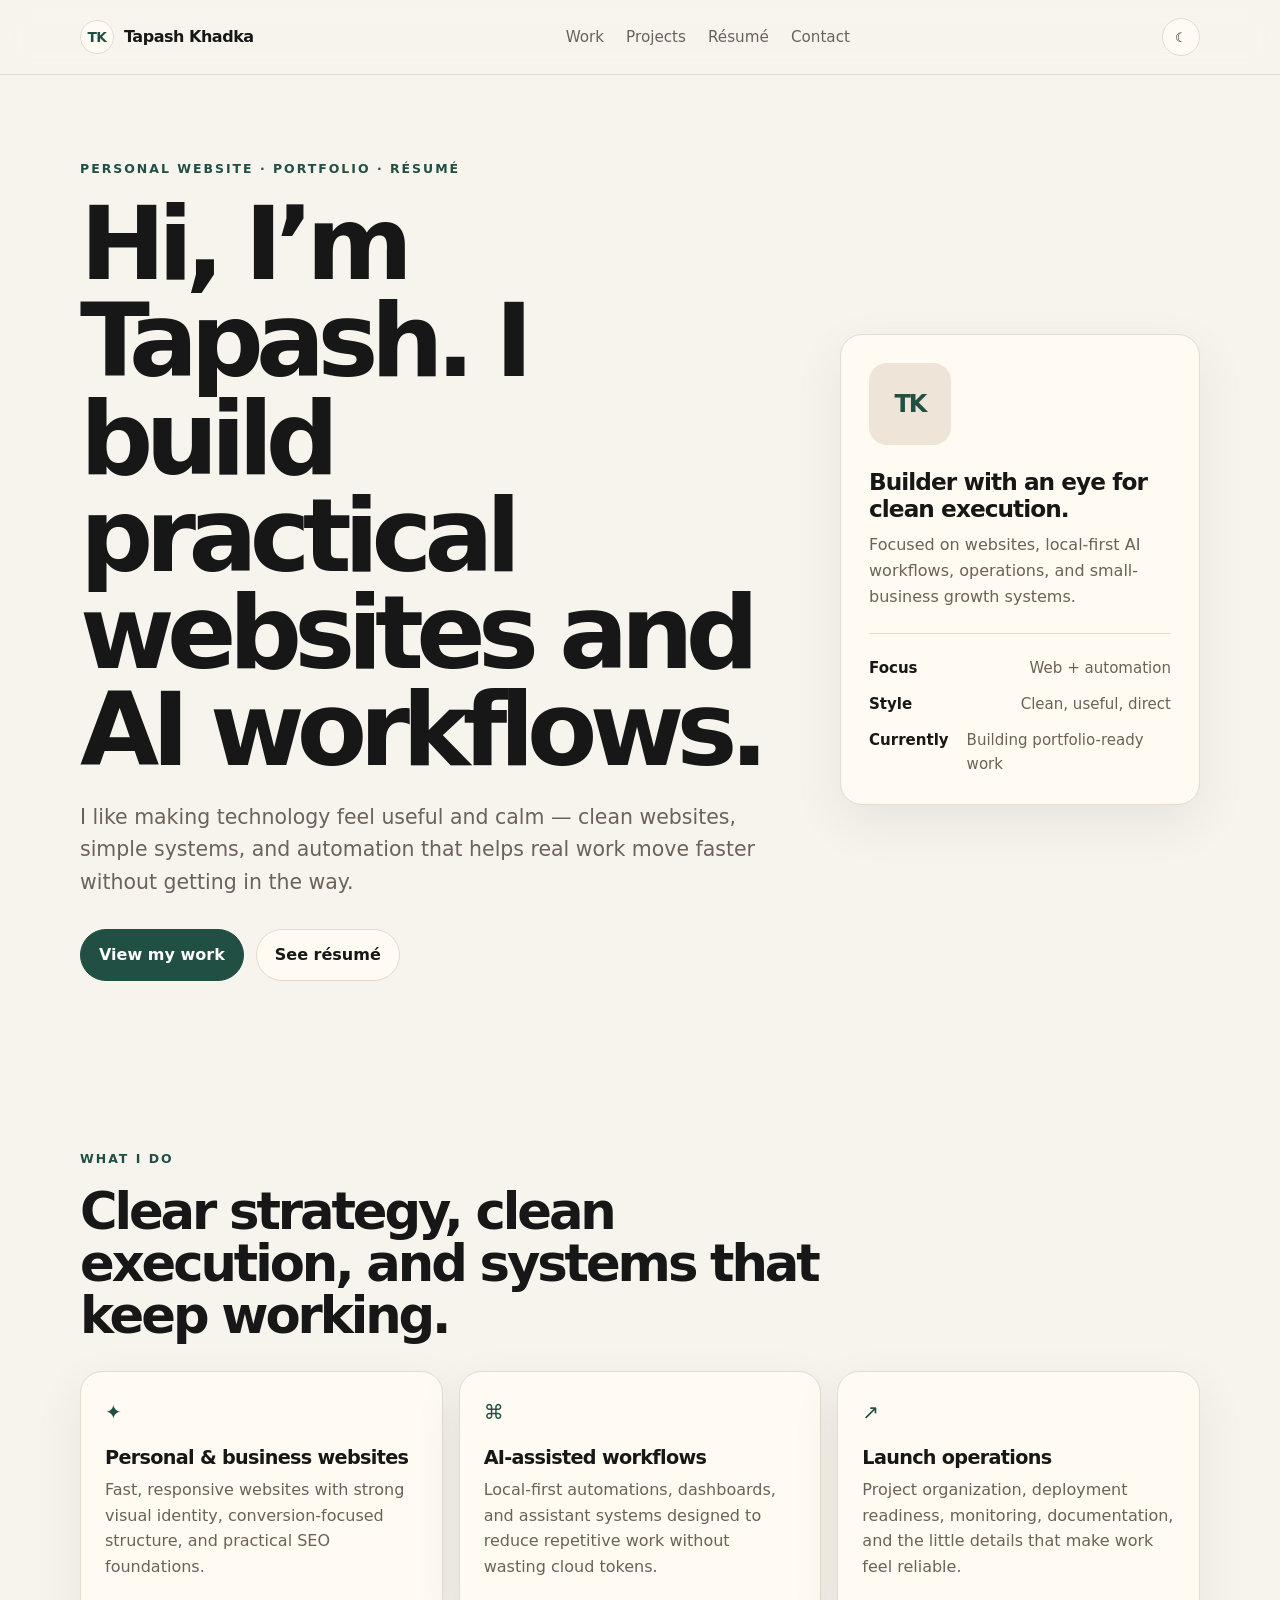
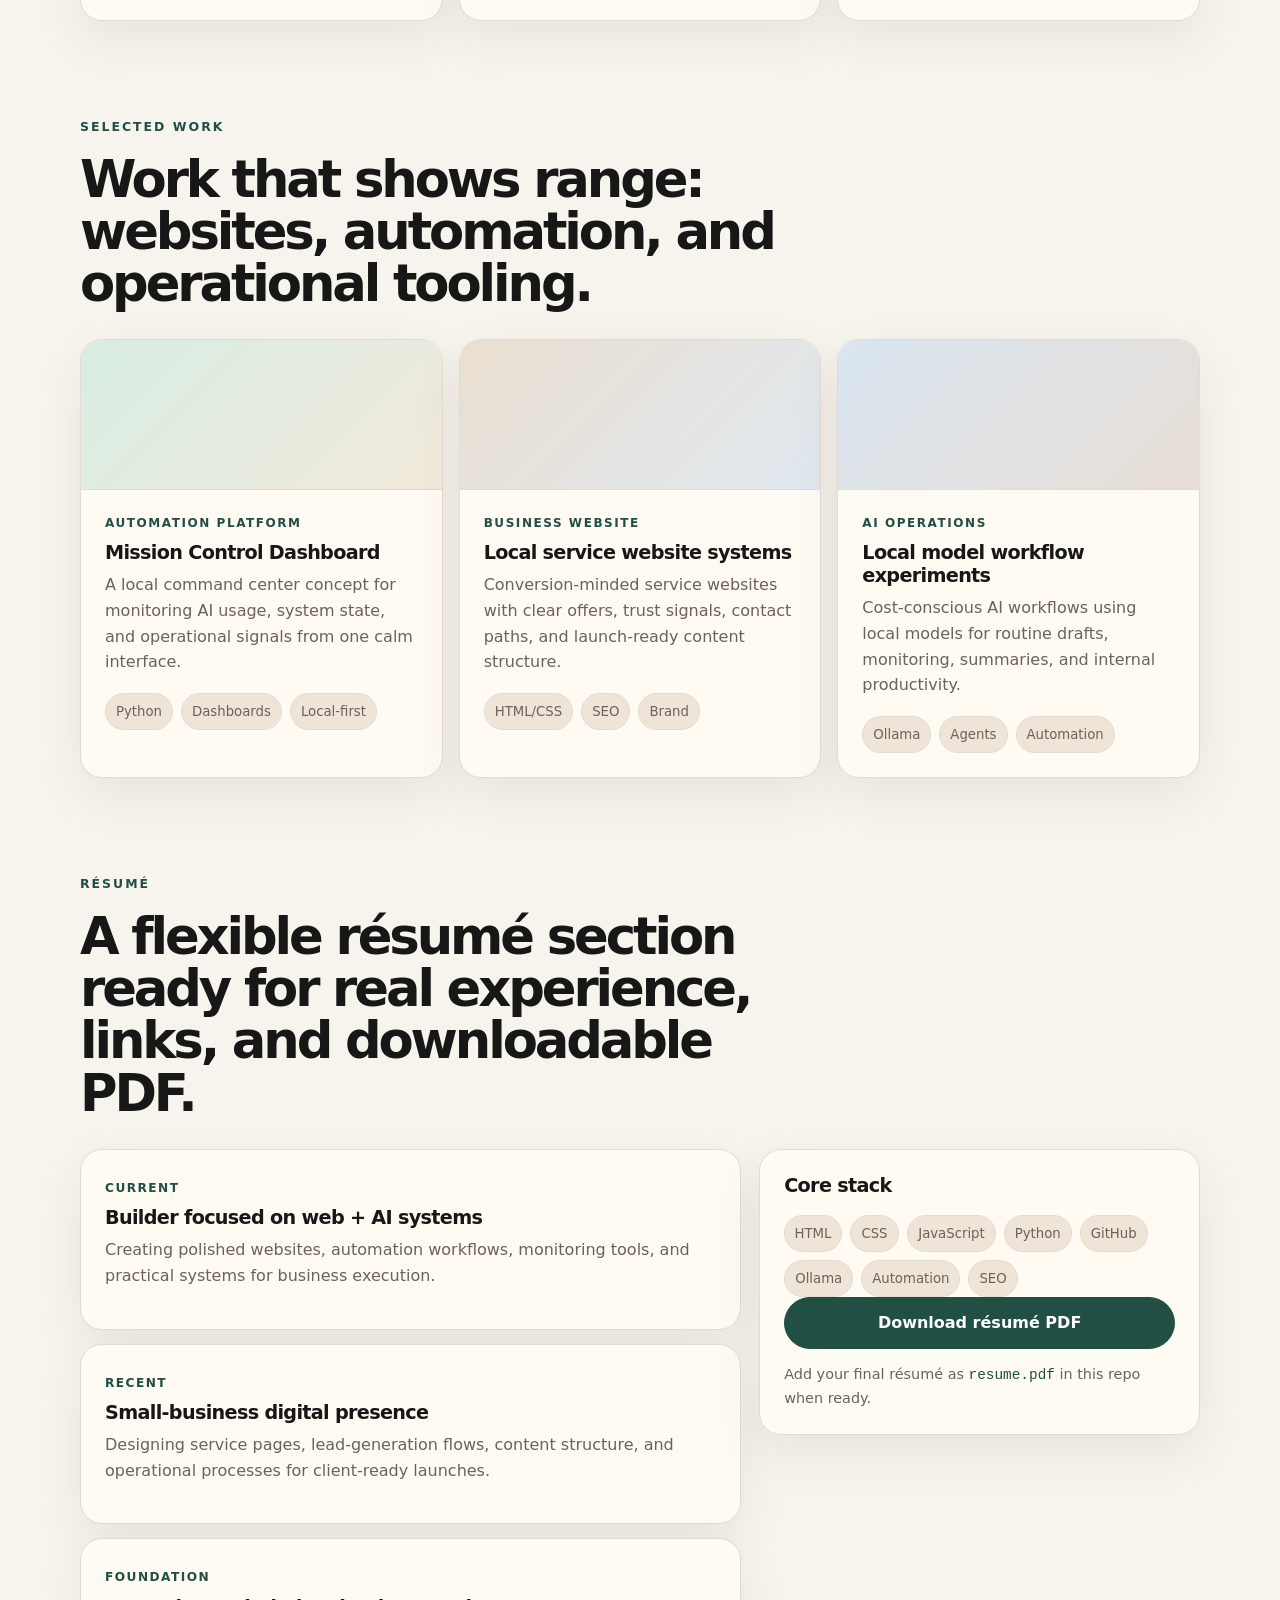
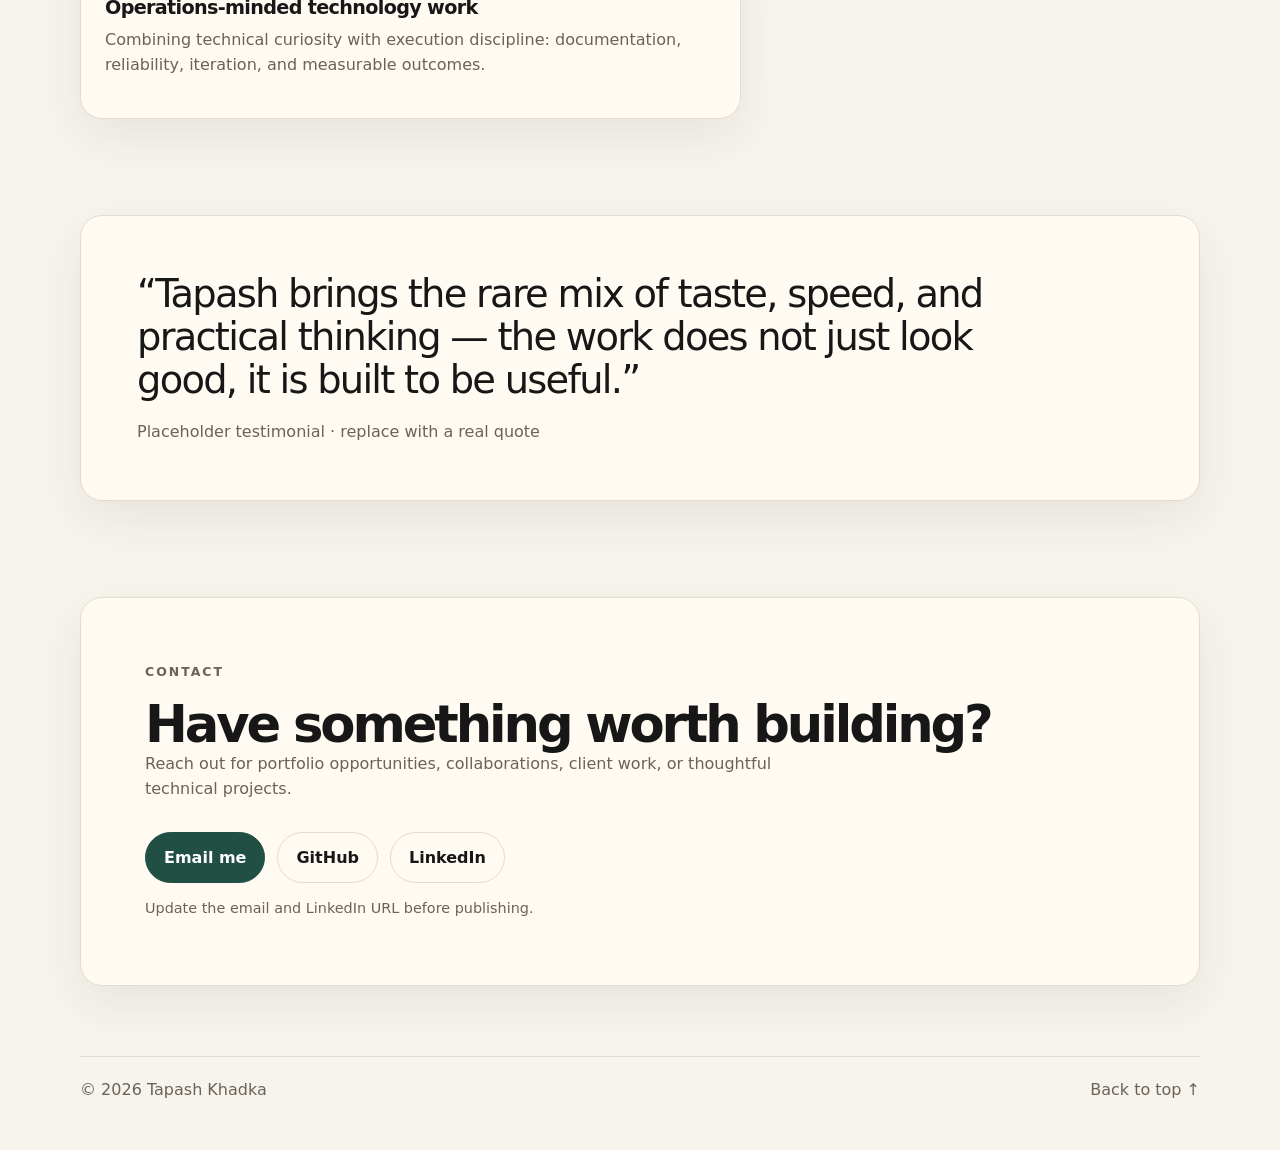
==== index.html @ 0a4b2ad2 "Publish personal website" ====
<!doctype html>
<html lang="en">
  <head>
    <meta charset="utf-8" />
    <meta name="viewport" content="width=device-width, initial-scale=1" />
    <meta
      name="description"
      content="Tapash Khadka — personal website, résumé, selected work, projects, skills, and contact."
    />
    <meta name="theme-color" content="#07111f" />
    <title>Tapash Khadka — Builder, Operator, Technologist</title>
    <link rel="stylesheet" href="styles.css" />
  </head>
  <body>
    <header class="site-header" data-header>
      <div class="header-inner">
        <a class="brand" href="#top" aria-label="Tapash Khadka home">
          <span class="brand-mark">TK</span>
          <span>Tapash Khadka</span>
        </a>
        <nav class="nav" aria-label="Primary navigation">
          <a href="#work">Work</a>
          <a href="#projects">Projects</a>
          <a href="#resume">Résumé</a>
          <a href="#contact">Contact</a>
        </nav>
        <button class="theme-toggle" type="button" data-theme-toggle aria-label="Toggle color theme">
          <span data-theme-icon>☾</span>
        </button>
      </div>
    </header>

    <main id="top">
      <section class="hero section-shell">
        <div class="hero-copy reveal">
          <p class="eyebrow">Personal website · portfolio · résumé</p>
          <h1>Hi, I’m Tapash. I build practical websites and AI workflows.</h1>
          <p class="hero-text">
            I like making technology feel useful and calm — clean websites, simple systems, and automation that helps
            real work move faster without getting in the way.
          </p>
          <div class="hero-actions">
            <a class="button primary" href="#projects">View my work</a>
            <a class="button secondary" href="#resume">See résumé</a>
          </div>
        </div>

        <aside class="intro-card reveal" aria-label="Profile summary">
          <div class="portrait-placeholder" aria-hidden="true">TK</div>
          <h2>Builder with an eye for clean execution.</h2>
          <p>
            Focused on websites, local-first AI workflows, operations, and small-business growth systems.
          </p>
          <div class="quick-list">
            <div><strong>Focus</strong><span>Web + automation</span></div>
            <div><strong>Style</strong><span>Clean, useful, direct</span></div>
            <div><strong>Currently</strong><span>Building portfolio-ready work</span></div>
          </div>
        </aside>
      </section>

      <section id="work" class="section-shell split-section">
        <div class="section-heading reveal">
          <p class="eyebrow">What I do</p>
          <h2>Clear strategy, clean execution, and systems that keep working.</h2>
        </div>
        <div class="service-grid">
          <article class="glass-card reveal">
            <span class="card-icon">✦</span>
            <h3>Personal & business websites</h3>
            <p>Fast, responsive websites with strong visual identity, conversion-focused structure, and practical SEO foundations.</p>
          </article>
          <article class="glass-card reveal">
            <span class="card-icon">⌘</span>
            <h3>AI-assisted workflows</h3>
            <p>Local-first automations, dashboards, and assistant systems designed to reduce repetitive work without wasting cloud tokens.</p>
          </article>
          <article class="glass-card reveal">
            <span class="card-icon">↗</span>
            <h3>Launch operations</h3>
            <p>Project organization, deployment readiness, monitoring, documentation, and the little details that make work feel reliable.</p>
          </article>
        </div>
      </section>

      <section id="projects" class="section-shell">
        <div class="section-heading reveal">
          <p class="eyebrow">Selected work</p>
          <h2>Work that shows range: websites, automation, and operational tooling.</h2>
        </div>
        <div class="project-grid">
          <article class="project-card reveal">
            <div class="project-visual visual-one"></div>
            <div class="project-content">
              <p class="project-type">Automation platform</p>
              <h3>Mission Control Dashboard</h3>
              <p>A local command center concept for monitoring AI usage, system state, and operational signals from one calm interface.</p>
              <div class="tag-row"><span>Python</span><span>Dashboards</span><span>Local-first</span></div>
            </div>
          </article>
          <article class="project-card reveal">
            <div class="project-visual visual-two"></div>
            <div class="project-content">
              <p class="project-type">Business website</p>
              <h3>Local service website systems</h3>
              <p>Conversion-minded service websites with clear offers, trust signals, contact paths, and launch-ready content structure.</p>
              <div class="tag-row"><span>HTML/CSS</span><span>SEO</span><span>Brand</span></div>
            </div>
          </article>
          <article class="project-card reveal">
            <div class="project-visual visual-three"></div>
            <div class="project-content">
              <p class="project-type">AI operations</p>
              <h3>Local model workflow experiments</h3>
              <p>Cost-conscious AI workflows using local models for routine drafts, monitoring, summaries, and internal productivity.</p>
              <div class="tag-row"><span>Ollama</span><span>Agents</span><span>Automation</span></div>
            </div>
          </article>
        </div>
      </section>

      <section id="resume" class="section-shell resume-section">
        <div class="section-heading reveal">
          <p class="eyebrow">Résumé</p>
          <h2>A flexible résumé section ready for real experience, links, and downloadable PDF.</h2>
        </div>
        <div class="resume-layout">
          <div class="timeline reveal">
            <article>
              <span>Current</span>
              <h3>Builder focused on web + AI systems</h3>
              <p>Creating polished websites, automation workflows, monitoring tools, and practical systems for business execution.</p>
            </article>
            <article>
              <span>Recent</span>
              <h3>Small-business digital presence</h3>
              <p>Designing service pages, lead-generation flows, content structure, and operational processes for client-ready launches.</p>
            </article>
            <article>
              <span>Foundation</span>
              <h3>Operations-minded technology work</h3>
              <p>Combining technical curiosity with execution discipline: documentation, reliability, iteration, and measurable outcomes.</p>
            </article>
          </div>
          <aside class="resume-card reveal">
            <h3>Core stack</h3>
            <div class="skill-list">
              <span>HTML</span><span>CSS</span><span>JavaScript</span><span>Python</span><span>GitHub</span><span>Ollama</span><span>Automation</span><span>SEO</span>
            </div>
            <a class="button primary full" href="resume.pdf" aria-label="Download résumé PDF">Download résumé PDF</a>
            <p class="note">Add your final résumé as <code>resume.pdf</code> in this repo when ready.</p>
          </aside>
        </div>
      </section>

      <section class="section-shell testimonial-section">
        <div class="quote-card reveal">
          <p>
            “Tapash brings the rare mix of taste, speed, and practical thinking — the work does not just look good, it is built to be useful.”
          </p>
          <span>Placeholder testimonial · replace with a real quote</span>
        </div>
      </section>

      <section id="contact" class="section-shell contact-section">
        <div class="contact-card reveal">
          <p class="eyebrow">Contact</p>
          <h2>Have something worth building?</h2>
          <p>Reach out for portfolio opportunities, collaborations, client work, or thoughtful technical projects.</p>
          <div class="contact-actions">
            <a class="button primary" href="mailto:hello@example.com">Email me</a>
            <a class="button secondary" href="https://github.com/Tapashkhadka">GitHub</a>
            <a class="button secondary" href="https://www.linkedin.com/">LinkedIn</a>
          </div>
          <p class="note">Update the email and LinkedIn URL before publishing.</p>
        </div>
      </section>
    </main>

    <footer class="site-footer">
      <span>© <span data-year></span> Tapash Khadka</span>
      <a href="#top">Back to top ↑</a>
    </footer>

    <script src="script.js"></script>
  </body>
</html>
---- styles.css ----
:root {
  color-scheme: light;
  --bg: #f7f4ee;
  --paper: #fffaf2;
  --text: #171717;
  --muted: #6b6258;
  --line: #e4dbcf;
  --soft: #eee5d8;
  --accent: #2f6f5e;
  --accent-dark: #214f43;
  --shadow: 0 18px 50px rgba(48, 38, 28, 0.08);
  --radius: 22px;
  --max: 1120px;
  --font: ui-sans-serif, system-ui, -apple-system, BlinkMacSystemFont, "Segoe UI", sans-serif;
}

:root.dark {
  color-scheme: dark;
  --bg: #111315;
  --paper: #181b1d;
  --text: #f6f1e9;
  --muted: #b8ada0;
  --line: #303437;
  --soft: #202427;
  --accent: #9bd7c2;
  --accent-dark: #b7ead7;
  --shadow: 0 18px 50px rgba(0, 0, 0, 0.22);
}

* { box-sizing: border-box; }

html {
  scroll-behavior: smooth;
  scroll-padding-top: 92px;
}

body {
  margin: 0;
  min-height: 100vh;
  font-family: var(--font);
  color: var(--text);
  background: var(--bg);
  line-height: 1.6;
}

a { color: inherit; text-decoration: none; }

.site-header {
  position: sticky;
  top: 0;
  z-index: 20;
  background: color-mix(in srgb, var(--bg) 88%, transparent);
  backdrop-filter: blur(14px);
  border-bottom: 1px solid var(--line);
}

.header-inner {
  width: min(calc(100% - 32px), var(--max));
  margin: 0 auto;
  min-height: 74px;
  display: flex;
  align-items: center;
  justify-content: space-between;
  gap: 24px;
}

.brand {
  display: inline-flex;
  align-items: center;
  gap: 10px;
  font-weight: 750;
  letter-spacing: -0.03em;
}

.brand-mark {
  display: inline-grid;
  place-items: center;
  width: 34px;
  height: 34px;
  border: 1px solid var(--line);
  border-radius: 50%;
  background: var(--paper);
  color: var(--accent-dark);
  font-size: 0.86rem;
}

.nav {
  display: flex;
  align-items: center;
  gap: 22px;
  color: var(--muted);
  font-size: 0.95rem;
}

.nav a:hover { color: var(--text); }

.theme-toggle {
  width: 38px;
  height: 38px;
  border: 1px solid var(--line);
  border-radius: 50%;
  background: var(--paper);
  color: var(--text);
  cursor: pointer;
}

.section-shell {
  width: min(calc(100% - 32px), var(--max));
  margin: 0 auto;
}

.hero {
  min-height: calc(100vh - 75px);
  display: grid;
  grid-template-columns: minmax(0, 1fr) 360px;
  gap: clamp(32px, 6vw, 84px);
  align-items: center;
  padding: 84px 0 72px;
}

.eyebrow {
  margin: 0 0 16px;
  color: var(--accent-dark);
  font-size: 0.78rem;
  font-weight: 800;
  letter-spacing: 0.16em;
  text-transform: uppercase;
}

h1, h2, h3, p { margin-top: 0; }

h1 {
  max-width: 820px;
  margin-bottom: 22px;
  font-size: clamp(3.25rem, 8vw, 6.75rem);
  line-height: 0.95;
  letter-spacing: -0.075em;
}

.hero-text {
  max-width: 680px;
  margin-bottom: 0;
  color: var(--muted);
  font-size: clamp(1.08rem, 1.8vw, 1.28rem);
}

.hero-actions,
.contact-actions {
  display: flex;
  flex-wrap: wrap;
  gap: 12px;
  margin-top: 30px;
}

.button {
  display: inline-flex;
  align-items: center;
  justify-content: center;
  min-height: 46px;
  padding: 12px 18px;
  border-radius: 999px;
  border: 1px solid var(--line);
  font-weight: 750;
  transition: transform 160ms ease, background 160ms ease, border-color 160ms ease;
}

.button:hover { transform: translateY(-1px); }
.button.primary { color: #fff; background: var(--accent-dark); border-color: var(--accent-dark); }
.button.secondary { background: var(--paper); color: var(--text); }
.button.full { width: 100%; }

.intro-card,
.glass-card,
.resume-card,
.quote-card,
.contact-card,
.project-card,
.timeline article {
  border: 1px solid var(--line);
  border-radius: var(--radius);
  background: var(--paper);
  box-shadow: var(--shadow);
}

.intro-card {
  padding: 28px;
}

.portrait-placeholder {
  width: 82px;
  height: 82px;
  display: grid;
  place-items: center;
  margin-bottom: 24px;
  border-radius: 18px;
  background: var(--soft);
  color: var(--accent-dark);
  font-size: 1.5rem;
  font-weight: 850;
  letter-spacing: -0.08em;
}

.intro-card h2 {
  margin-bottom: 10px;
  font-size: 1.45rem;
  line-height: 1.15;
  letter-spacing: -0.04em;
}

.intro-card p,
.glass-card p,
.project-card p,
.resume-card p,
.timeline p,
.contact-card p {
  color: var(--muted);
}

.quick-list {
  display: grid;
  gap: 12px;
  margin-top: 24px;
  padding-top: 22px;
  border-top: 1px solid var(--line);
}

.quick-list div {
  display: flex;
  justify-content: space-between;
  gap: 18px;
  color: var(--muted);
  font-size: 0.94rem;
}

.quick-list strong { color: var(--text); font-weight: 750; }

.split-section,
#projects,
.resume-section,
.testimonial-section,
.contact-section {
  padding: 96px 0 0;
}

.section-heading {
  max-width: 760px;
  margin-bottom: 30px;
}

.section-heading h2,
.contact-card h2 {
  margin-bottom: 0;
  font-size: clamp(2rem, 4vw, 3.6rem);
  line-height: 1.02;
  letter-spacing: -0.06em;
}

.service-grid,
.project-grid {
  display: grid;
  grid-template-columns: repeat(3, 1fr);
  gap: 16px;
}

.glass-card,
.project-content,
.resume-card,
.timeline article,
.contact-card {
  padding: 24px;
}

.glass-card,
.project-card {
  transition: transform 160ms ease, border-color 160ms ease;
}

.glass-card:hover,
.project-card:hover {
  transform: translateY(-3px);
  border-color: color-mix(in srgb, var(--accent) 42%, var(--line));
}

.card-icon {
  display: inline-block;
  margin-bottom: 18px;
  color: var(--accent-dark);
  font-size: 1.25rem;
}

.glass-card h3,
.project-card h3,
.resume-card h3,
.timeline h3 {
  margin-bottom: 8px;
  font-size: 1.2rem;
  line-height: 1.2;
  letter-spacing: -0.035em;
}

.project-card { overflow: hidden; }

.project-visual {
  min-height: 150px;
  border-bottom: 1px solid var(--line);
  background: var(--soft);
}

.visual-one { background: linear-gradient(135deg, #d8ede3, #f2eadc); }
.visual-two { background: linear-gradient(135deg, #eaded0, #dfe8ef); }
.visual-three { background: linear-gradient(135deg, #d9e5f0, #e7ded5); }
.dark .visual-one { background: linear-gradient(135deg, #22382f, #27221c); }
.dark .visual-two { background: linear-gradient(135deg, #31281f, #222d33); }
.dark .visual-three { background: linear-gradient(135deg, #202b36, #2d2823); }

.project-type {
  margin-bottom: 8px;
  color: var(--accent-dark) !important;
  font-size: 0.75rem;
  font-weight: 800;
  letter-spacing: 0.13em;
  text-transform: uppercase;
}

.tag-row,
.skill-list {
  display: flex;
  flex-wrap: wrap;
  gap: 8px;
  margin-top: 18px;
}

.tag-row span,
.skill-list span {
  padding: 7px 10px;
  border: 1px solid var(--line);
  border-radius: 999px;
  color: var(--muted);
  background: var(--soft);
  font-size: 0.83rem;
}

.resume-layout {
  display: grid;
  grid-template-columns: minmax(0, 1.2fr) minmax(300px, 0.8fr);
  gap: 18px;
  align-items: start;
}

.timeline {
  display: grid;
  gap: 14px;
}

.timeline span {
  display: inline-block;
  margin-bottom: 8px;
  color: var(--accent-dark);
  font-size: 0.76rem;
  font-weight: 800;
  letter-spacing: 0.12em;
  text-transform: uppercase;
}

.resume-card { position: sticky; top: 98px; }
.note { margin: 14px 0 0; font-size: 0.9rem; }
code { color: var(--accent-dark); }

.quote-card {
  padding: clamp(28px, 5vw, 56px);
}

.quote-card p {
  max-width: 900px;
  margin-bottom: 18px;
  font-size: clamp(1.45rem, 3vw, 2.8rem);
  line-height: 1.12;
  letter-spacing: -0.045em;
}

.quote-card span { color: var(--muted); }

.contact-card {
  padding: clamp(28px, 6vw, 64px);
}

.contact-card p { max-width: 660px; }

.site-footer {
  width: min(calc(100% - 32px), var(--max));
  margin: 70px auto 28px;
  padding: 20px 0;
  display: flex;
  justify-content: space-between;
  gap: 18px;
  color: var(--muted);
  border-top: 1px solid var(--line);
}

.reveal {
  opacity: 0;
  transform: translateY(14px);
  transition: opacity 520ms ease, transform 520ms ease;
}

.reveal.visible {
  opacity: 1;
  transform: translateY(0);
}

@media (max-width: 900px) {
  .header-inner { min-height: 68px; }
  .nav { display: none; }
  .hero,
  .resume-layout { grid-template-columns: 1fr; }
  .hero { min-height: auto; padding: 62px 0; }
  .intro-card { max-width: 560px; }
  .service-grid,
  .project-grid { grid-template-columns: 1fr; }
  .resume-card { position: static; }
}

@media (max-width: 560px) {
  .brand span:last-child { display: none; }
  h1 { font-size: clamp(2.85rem, 14vw, 4.4rem); }
  .hero-actions .button,
  .contact-actions .button { width: 100%; }
  .quick-list div { display: grid; gap: 2px; }
  .site-footer { flex-direction: column; }
}

@media (prefers-reduced-motion: reduce) {
  *, *::before, *::after {
    animation-duration: 0.01ms !important;
    animation-iteration-count: 1 !important;
    scroll-behavior: auto !important;
    transition-duration: 0.01ms !important;
  }
}
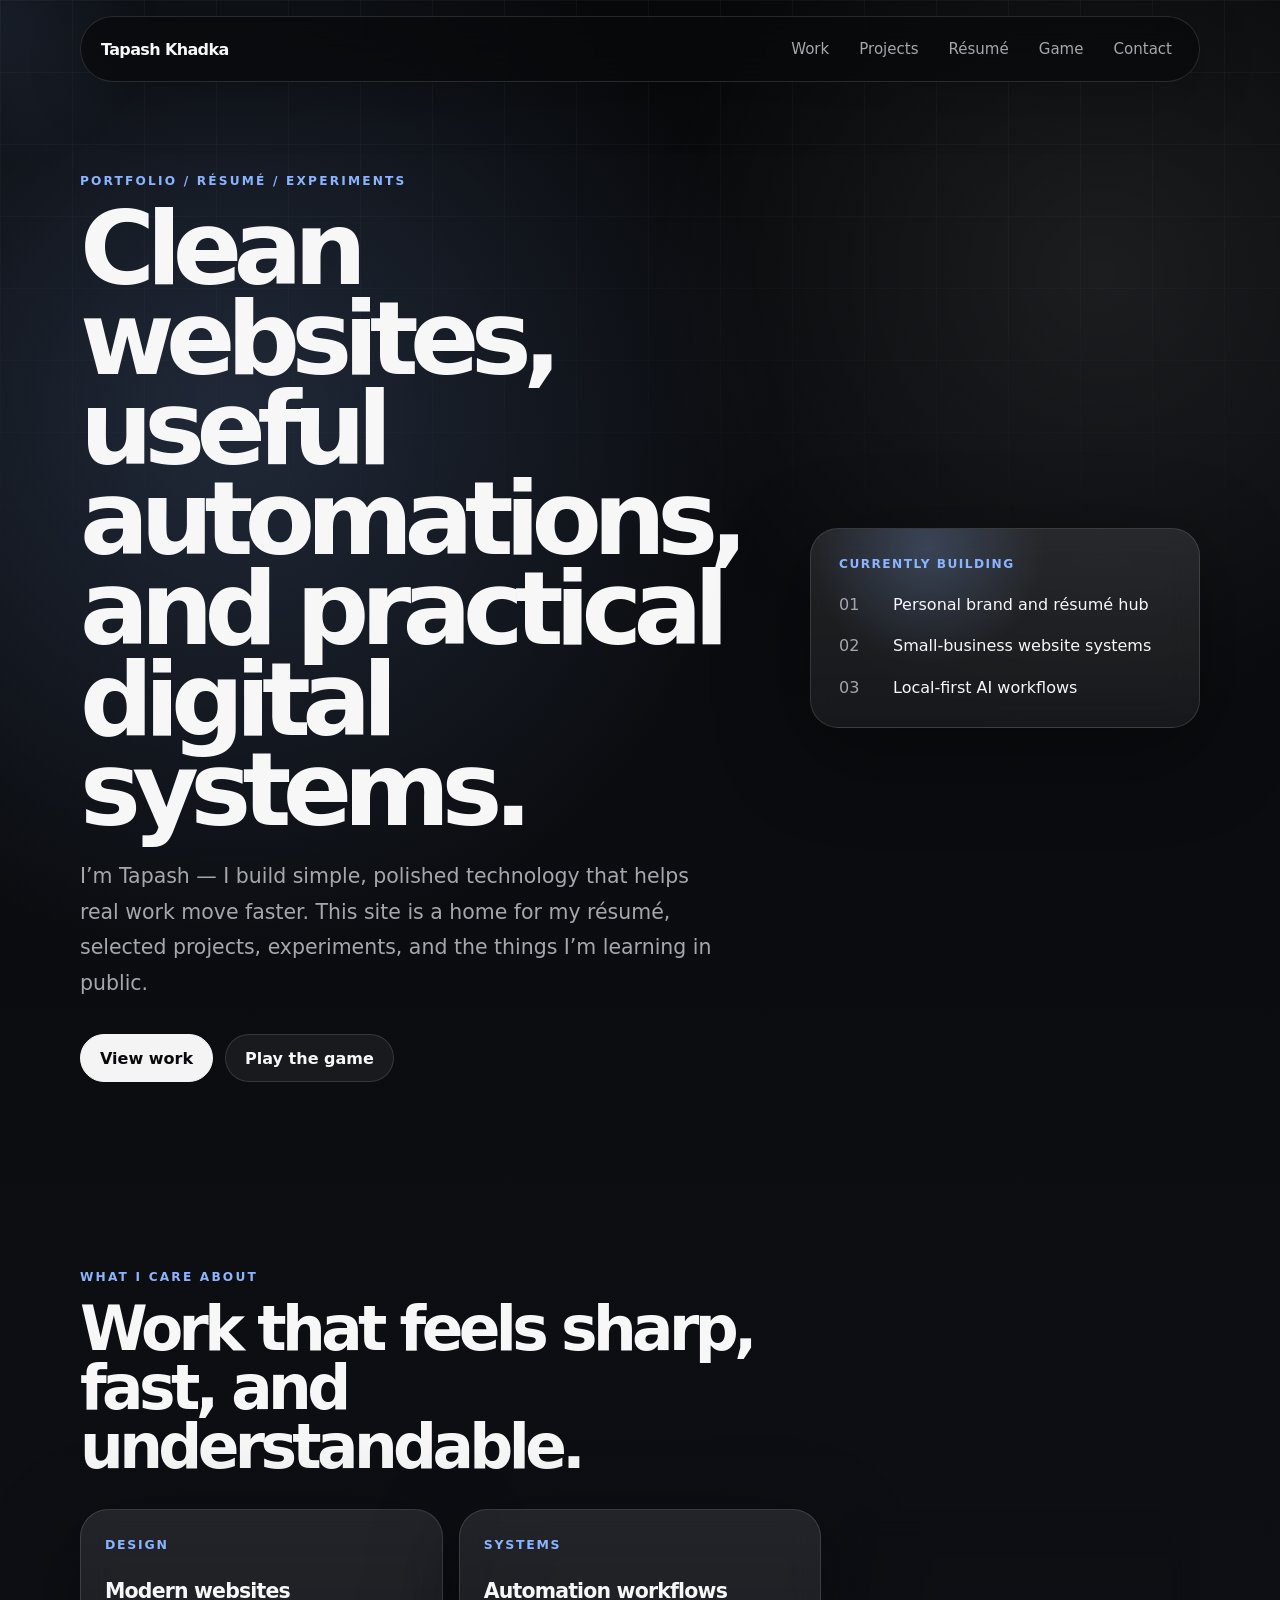
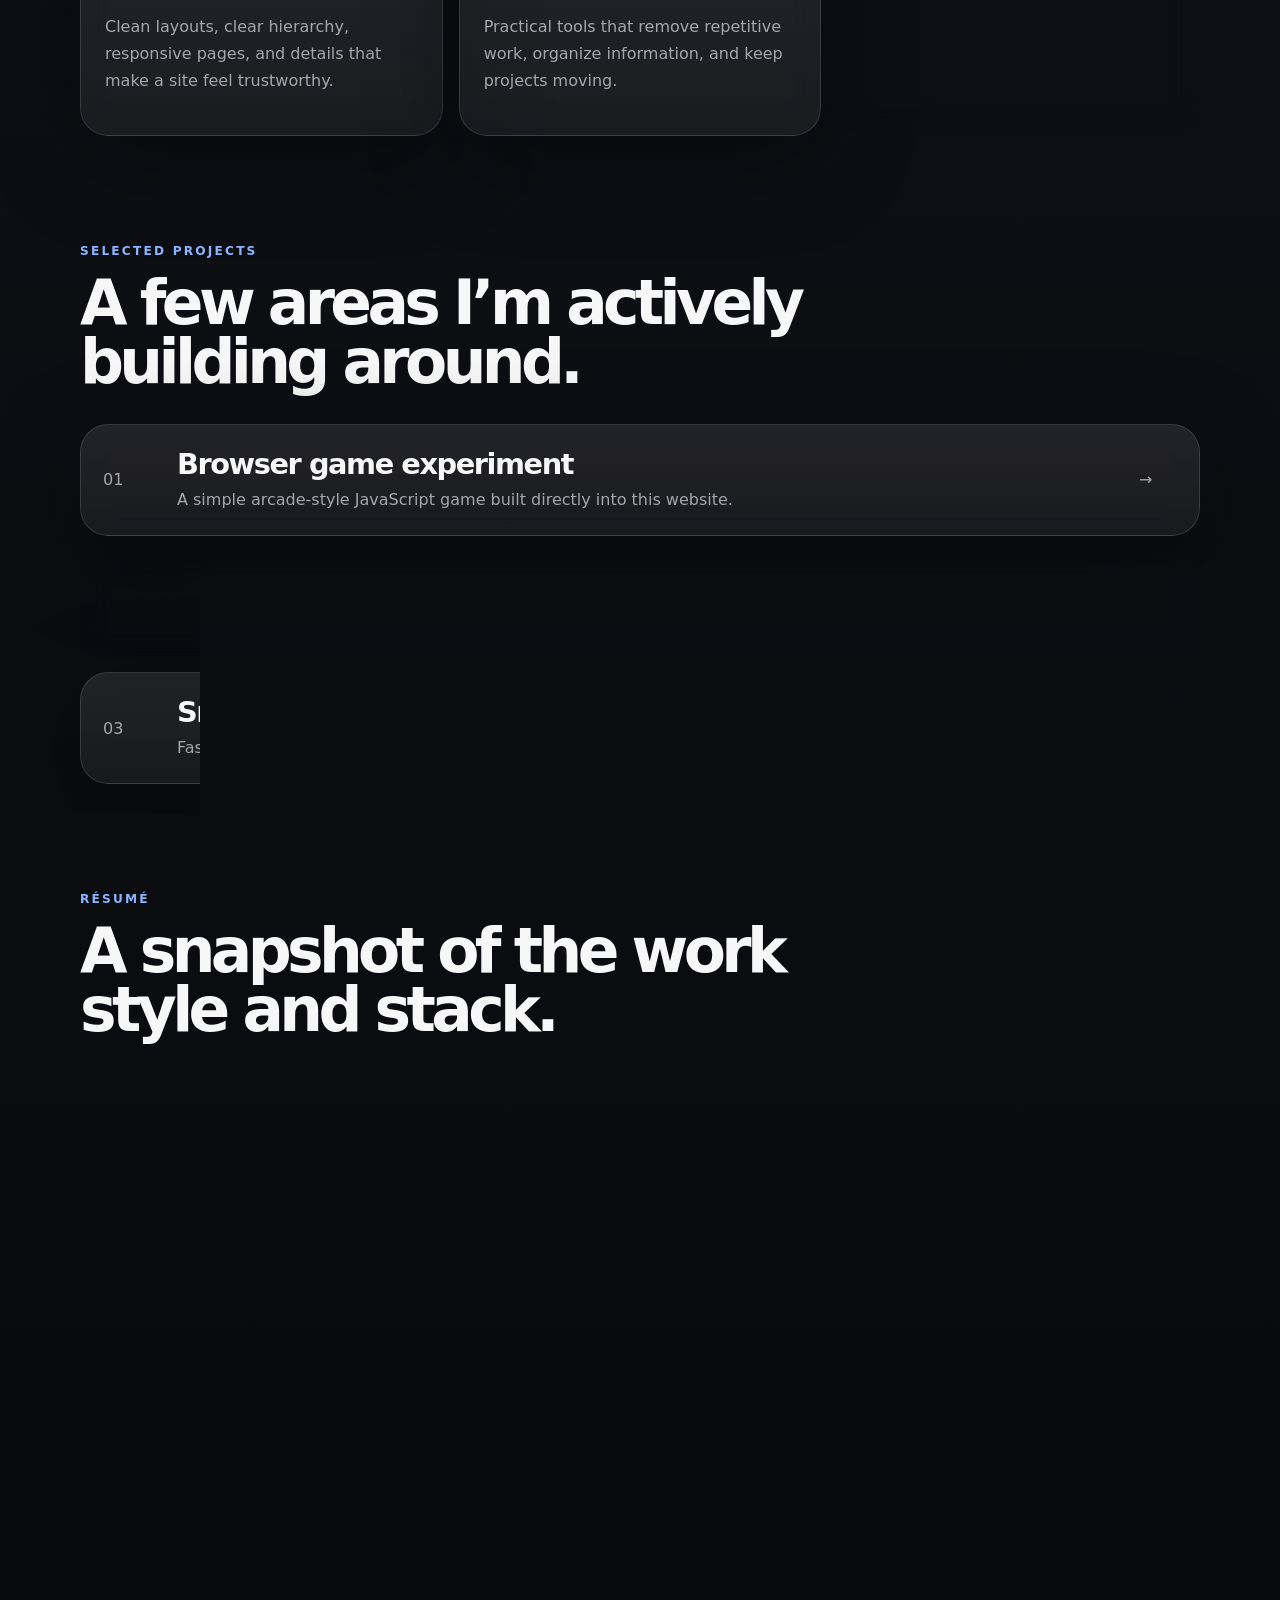
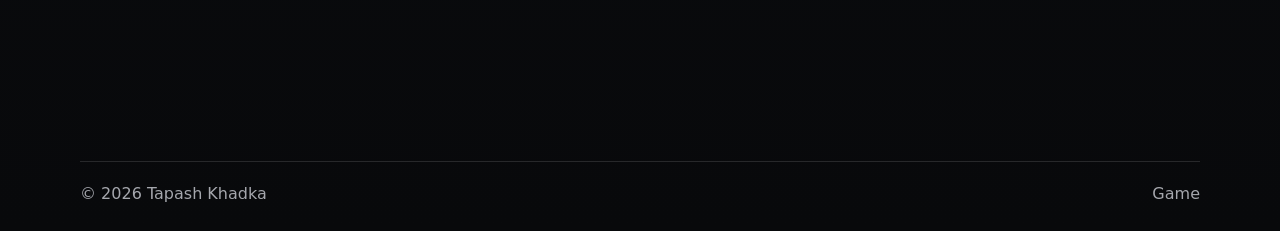
==== commit 150dfd21: "Publish modern portfolio with game" ====
--- a/index.html
+++ b/index.html
@@ -3,183 +3,140 @@
   <head>
     <meta charset="utf-8" />
     <meta name="viewport" content="width=device-width, initial-scale=1" />
-    <meta
-      name="description"
-      content="Tapash Khadka — personal website, résumé, selected work, projects, skills, and contact."
-    />
-    <meta name="theme-color" content="#07111f" />
-    <title>Tapash Khadka — Builder, Operator, Technologist</title>
+    <meta name="description" content="Tapash Khadka — personal website, résumé, selected work, projects, and a small browser game." />
+    <meta name="theme-color" content="#08090b" />
+    <title>Tapash Khadka — Personal Website</title>
     <link rel="stylesheet" href="styles.css" />
   </head>
   <body>
-    <header class="site-header" data-header>
-      <div class="header-inner">
-        <a class="brand" href="#top" aria-label="Tapash Khadka home">
-          <span class="brand-mark">TK</span>
-          <span>Tapash Khadka</span>
-        </a>
-        <nav class="nav" aria-label="Primary navigation">
-          <a href="#work">Work</a>
-          <a href="#projects">Projects</a>
-          <a href="#resume">Résumé</a>
-          <a href="#contact">Contact</a>
-        </nav>
-        <button class="theme-toggle" type="button" data-theme-toggle aria-label="Toggle color theme">
-          <span data-theme-icon>☾</span>
-        </button>
-      </div>
+    <div class="cursor-glow" aria-hidden="true"></div>
+    <header class="site-header">
+      <a class="brand" href="index.html" aria-label="Tapash Khadka home">Tapash Khadka</a>
+      <nav class="nav" aria-label="Primary navigation">
+        <a href="#work">Work</a>
+        <a href="#projects">Projects</a>
+        <a href="#resume">Résumé</a>
+        <a href="game.html">Game</a>
+        <a href="#contact">Contact</a>
+      </nav>
     </header>
 
-    <main id="top">
-      <section class="hero section-shell">
+    <main>
+      <section class="hero shell">
         <div class="hero-copy reveal">
-          <p class="eyebrow">Personal website · portfolio · résumé</p>
-          <h1>Hi, I’m Tapash. I build practical websites and AI workflows.</h1>
+          <p class="eyebrow">Portfolio / résumé / experiments</p>
+          <h1>Clean websites, useful automations, and practical digital systems.</h1>
           <p class="hero-text">
-            I like making technology feel useful and calm — clean websites, simple systems, and automation that helps
-            real work move faster without getting in the way.
+            I’m Tapash — I build simple, polished technology that helps real work move faster. This site is a home for my résumé,
+            selected projects, experiments, and the things I’m learning in public.
           </p>
-          <div class="hero-actions">
-            <a class="button primary" href="#projects">View my work</a>
-            <a class="button secondary" href="#resume">See résumé</a>
+          <div class="actions">
+            <a class="btn primary" href="#projects">View work</a>
+            <a class="btn" href="game.html">Play the game</a>
           </div>
         </div>
-
-        <aside class="intro-card reveal" aria-label="Profile summary">
-          <div class="portrait-placeholder" aria-hidden="true">TK</div>
-          <h2>Builder with an eye for clean execution.</h2>
-          <p>
-            Focused on websites, local-first AI workflows, operations, and small-business growth systems.
-          </p>
-          <div class="quick-list">
-            <div><strong>Focus</strong><span>Web + automation</span></div>
-            <div><strong>Style</strong><span>Clean, useful, direct</span></div>
-            <div><strong>Currently</strong><span>Building portfolio-ready work</span></div>
-          </div>
-        </aside>
+        <div class="hero-panel reveal" aria-label="Quick profile">
+          <div class="panel-topline">Currently building</div>
+          <ul>
+            <li><span>01</span> Personal brand and résumé hub</li>
+            <li><span>02</span> Small-business website systems</li>
+            <li><span>03</span> Local-first AI workflows</li>
+          </ul>
+        </div>
       </section>
 
-      <section id="work" class="section-shell split-section">
-        <div class="section-heading reveal">
-          <p class="eyebrow">What I do</p>
-          <h2>Clear strategy, clean execution, and systems that keep working.</h2>
+      <section id="work" class="shell section">
+        <div class="section-title reveal">
+          <p class="eyebrow">What I care about</p>
+          <h2>Work that feels sharp, fast, and understandable.</h2>
         </div>
-        <div class="service-grid">
-          <article class="glass-card reveal">
-            <span class="card-icon">✦</span>
-            <h3>Personal & business websites</h3>
-            <p>Fast, responsive websites with strong visual identity, conversion-focused structure, and practical SEO foundations.</p>
+        <div class="feature-grid">
+          <article class="feature-card reveal">
+            <span>Design</span>
+            <h3>Modern websites</h3>
+            <p>Clean layouts, clear hierarchy, responsive pages, and details that make a site feel trustworthy.</p>
           </article>
-          <article class="glass-card reveal">
-            <span class="card-icon">⌘</span>
-            <h3>AI-assisted workflows</h3>
-            <p>Local-first automations, dashboards, and assistant systems designed to reduce repetitive work without wasting cloud tokens.</p>
+          <article class="feature-card reveal">
+            <span>Systems</span>
+            <h3>Automation workflows</h3>
+            <p>Practical tools that remove repetitive work, organize information, and keep projects moving.</p>
           </article>
-          <article class="glass-card reveal">
-            <span class="card-icon">↗</span>
-            <h3>Launch operations</h3>
-            <p>Project organization, deployment readiness, monitoring, documentation, and the little details that make work feel reliable.</p>
+          <article class="feature-card reveal">
+            <span>Execution</span>
+            <h3>Launch readiness</h3>
+            <p>GitHub, deployment, documentation, testing, and the unglamorous parts that make things reliable.</p>
           </article>
         </div>
       </section>
 
-      <section id="projects" class="section-shell">
-        <div class="section-heading reveal">
-          <p class="eyebrow">Selected work</p>
-          <h2>Work that shows range: websites, automation, and operational tooling.</h2>
+      <section id="projects" class="shell section">
+        <div class="section-title reveal">
+          <p class="eyebrow">Selected projects</p>
+          <h2>A few areas I’m actively building around.</h2>
         </div>
-        <div class="project-grid">
-          <article class="project-card reveal">
-            <div class="project-visual visual-one"></div>
-            <div class="project-content">
-              <p class="project-type">Automation platform</p>
-              <h3>Mission Control Dashboard</h3>
-              <p>A local command center concept for monitoring AI usage, system state, and operational signals from one calm interface.</p>
-              <div class="tag-row"><span>Python</span><span>Dashboards</span><span>Local-first</span></div>
+        <div class="project-list">
+          <a class="project-row reveal" href="game.html">
+            <span class="project-number">01</span>
+            <div>
+              <h3>Browser game experiment</h3>
+              <p>A simple arcade-style JavaScript game built directly into this website.</p>
             </div>
+            <span class="arrow">→</span>
+          </a>
+          <article class="project-row reveal">
+            <span class="project-number">02</span>
+            <div>
+              <h3>Local AI workflow experiments</h3>
+              <p>Using local models for drafts, monitoring, summaries, and routine operations.</p>
+            </div>
+            <span class="arrow">↗</span>
           </article>
-          <article class="project-card reveal">
-            <div class="project-visual visual-two"></div>
-            <div class="project-content">
-              <p class="project-type">Business website</p>
-              <h3>Local service website systems</h3>
-              <p>Conversion-minded service websites with clear offers, trust signals, contact paths, and launch-ready content structure.</p>
-              <div class="tag-row"><span>HTML/CSS</span><span>SEO</span><span>Brand</span></div>
+          <article class="project-row reveal">
+            <span class="project-number">03</span>
+            <div>
+              <h3>Small-business website systems</h3>
+              <p>Fast service websites with clean offers, trust signals, and conversion-focused structure.</p>
             </div>
-          </article>
-          <article class="project-card reveal">
-            <div class="project-visual visual-three"></div>
-            <div class="project-content">
-              <p class="project-type">AI operations</p>
-              <h3>Local model workflow experiments</h3>
-              <p>Cost-conscious AI workflows using local models for routine drafts, monitoring, summaries, and internal productivity.</p>
-              <div class="tag-row"><span>Ollama</span><span>Agents</span><span>Automation</span></div>
-            </div>
+            <span class="arrow">↗</span>
           </article>
         </div>
       </section>
 
-      <section id="resume" class="section-shell resume-section">
-        <div class="section-heading reveal">
+      <section id="resume" class="shell section resume-section">
+        <div class="section-title reveal">
           <p class="eyebrow">Résumé</p>
-          <h2>A flexible résumé section ready for real experience, links, and downloadable PDF.</h2>
+          <h2>A snapshot of the work style and stack.</h2>
         </div>
-        <div class="resume-layout">
-          <div class="timeline reveal">
-            <article>
-              <span>Current</span>
-              <h3>Builder focused on web + AI systems</h3>
-              <p>Creating polished websites, automation workflows, monitoring tools, and practical systems for business execution.</p>
-            </article>
-            <article>
-              <span>Recent</span>
-              <h3>Small-business digital presence</h3>
-              <p>Designing service pages, lead-generation flows, content structure, and operational processes for client-ready launches.</p>
-            </article>
-            <article>
-              <span>Foundation</span>
-              <h3>Operations-minded technology work</h3>
-              <p>Combining technical curiosity with execution discipline: documentation, reliability, iteration, and measurable outcomes.</p>
-            </article>
+        <div class="resume-grid">
+          <div class="resume-block reveal">
+            <h3>Focus</h3>
+            <p>Web design, automation, GitHub workflows, local AI tools, operational systems, and business-growth experiments.</p>
           </div>
-          <aside class="resume-card reveal">
-            <h3>Core stack</h3>
-            <div class="skill-list">
-              <span>HTML</span><span>CSS</span><span>JavaScript</span><span>Python</span><span>GitHub</span><span>Ollama</span><span>Automation</span><span>SEO</span>
-            </div>
-            <a class="button primary full" href="resume.pdf" aria-label="Download résumé PDF">Download résumé PDF</a>
-            <p class="note">Add your final résumé as <code>resume.pdf</code> in this repo when ready.</p>
-          </aside>
+          <div class="resume-block reveal">
+            <h3>Stack</h3>
+            <p>HTML, CSS, JavaScript, Python, GitHub, Ollama, automation scripts, static sites, and deployment workflows.</p>
+          </div>
+          <div class="resume-block reveal">
+            <h3>Next</h3>
+            <p>Add the final PDF résumé, real work history, project screenshots, testimonials, and links to live client work.</p>
+          </div>
         </div>
       </section>
 
-      <section class="section-shell testimonial-section">
-        <div class="quote-card reveal">
-          <p>
-            “Tapash brings the rare mix of taste, speed, and practical thinking — the work does not just look good, it is built to be useful.”
-          </p>
-          <span>Placeholder testimonial · replace with a real quote</span>
-        </div>
-      </section>
-
-      <section id="contact" class="section-shell contact-section">
-        <div class="contact-card reveal">
-          <p class="eyebrow">Contact</p>
-          <h2>Have something worth building?</h2>
-          <p>Reach out for portfolio opportunities, collaborations, client work, or thoughtful technical projects.</p>
-          <div class="contact-actions">
-            <a class="button primary" href="mailto:hello@example.com">Email me</a>
-            <a class="button secondary" href="https://github.com/Tapashkhadka">GitHub</a>
-            <a class="button secondary" href="https://www.linkedin.com/">LinkedIn</a>
-          </div>
-          <p class="note">Update the email and LinkedIn URL before publishing.</p>
+      <section id="contact" class="shell section contact-section reveal">
+        <p class="eyebrow">Contact</p>
+        <h2>Want to build something useful?</h2>
+        <p>Use this section for your real email, LinkedIn, and best contact links before sharing widely.</p>
+        <div class="actions">
+          <a class="btn primary" href="mailto:hello@example.com">Email me</a>
+          <a class="btn" href="https://github.com/Tapashkhadka">GitHub</a>
         </div>
       </section>
     </main>
 
-    <footer class="site-footer">
+    <footer class="footer shell">
       <span>© <span data-year></span> Tapash Khadka</span>
-      <a href="#top">Back to top ↑</a>
+      <a href="game.html">Game</a>
     </footer>
 
     <script src="script.js"></script>
--- a/styles.css
+++ b/styles.css
@@ -1,439 +1,230 @@
 :root {
-  color-scheme: light;
-  --bg: #f7f4ee;
-  --paper: #fffaf2;
-  --text: #171717;
-  --muted: #6b6258;
-  --line: #e4dbcf;
-  --soft: #eee5d8;
-  --accent: #2f6f5e;
-  --accent-dark: #214f43;
-  --shadow: 0 18px 50px rgba(48, 38, 28, 0.08);
-  --radius: 22px;
+  color-scheme: dark;
+  --bg: #08090b;
+  --panel: rgba(255, 255, 255, 0.055);
+  --panel-strong: rgba(255, 255, 255, 0.095);
+  --text: #f7f7f8;
+  --muted: #a5a7ad;
+  --line: rgba(255, 255, 255, 0.13);
+  --accent: #8ab4ff;
+  --accent-2: #f4f4f5;
+  --shadow: 0 24px 90px rgba(0, 0, 0, 0.38);
+  --radius: 28px;
   --max: 1120px;
   --font: ui-sans-serif, system-ui, -apple-system, BlinkMacSystemFont, "Segoe UI", sans-serif;
 }
 
-:root.dark {
-  color-scheme: dark;
-  --bg: #111315;
-  --paper: #181b1d;
-  --text: #f6f1e9;
-  --muted: #b8ada0;
-  --line: #303437;
-  --soft: #202427;
-  --accent: #9bd7c2;
-  --accent-dark: #b7ead7;
-  --shadow: 0 18px 50px rgba(0, 0, 0, 0.22);
-}
-
 * { box-sizing: border-box; }
-
-html {
-  scroll-behavior: smooth;
-  scroll-padding-top: 92px;
-}
-
+html { scroll-behavior: smooth; scroll-padding-top: 96px; }
 body {
   margin: 0;
   min-height: 100vh;
   font-family: var(--font);
   color: var(--text);
-  background: var(--bg);
-  line-height: 1.6;
-}
-
+  background:
+    radial-gradient(circle at 18% 12%, rgba(138, 180, 255, 0.18), transparent 34rem),
+    radial-gradient(circle at 86% 8%, rgba(255, 255, 255, 0.08), transparent 28rem),
+    linear-gradient(180deg, #08090b 0%, #0d0f14 48%, #08090b 100%);
+  overflow-x: hidden;
+}
+body::before {
+  content: "";
+  position: fixed;
+  inset: 0;
+  pointer-events: none;
+  background-image: linear-gradient(rgba(255,255,255,0.035) 1px, transparent 1px), linear-gradient(90deg, rgba(255,255,255,0.035) 1px, transparent 1px);
+  background-size: 72px 72px;
+  mask-image: linear-gradient(to bottom, black, transparent 75%);
+}
 a { color: inherit; text-decoration: none; }
+
+.cursor-glow {
+  position: fixed;
+  width: 360px;
+  height: 360px;
+  border-radius: 999px;
+  pointer-events: none;
+  z-index: -1;
+  opacity: 0.22;
+  background: radial-gradient(circle, rgba(138, 180, 255, 0.42), transparent 62%);
+  transform: translate(-50%, -50%);
+  transition: opacity 200ms ease;
+}
 
 .site-header {
   position: sticky;
-  top: 0;
-  z-index: 20;
-  background: color-mix(in srgb, var(--bg) 88%, transparent);
-  backdrop-filter: blur(14px);
-  border-bottom: 1px solid var(--line);
-}
-
-.header-inner {
+  top: 16px;
+  z-index: 30;
   width: min(calc(100% - 32px), var(--max));
-  margin: 0 auto;
-  min-height: 74px;
+  margin: 16px auto 0;
+  min-height: 66px;
   display: flex;
   align-items: center;
   justify-content: space-between;
   gap: 24px;
-}
-
-.brand {
-  display: inline-flex;
-  align-items: center;
-  gap: 10px;
-  font-weight: 750;
-  letter-spacing: -0.03em;
-}
-
-.brand-mark {
-  display: inline-grid;
-  place-items: center;
-  width: 34px;
-  height: 34px;
+  padding: 12px 14px 12px 20px;
   border: 1px solid var(--line);
-  border-radius: 50%;
-  background: var(--paper);
-  color: var(--accent-dark);
-  font-size: 0.86rem;
-}
-
-.nav {
-  display: flex;
-  align-items: center;
-  gap: 22px;
+  border-radius: 999px;
+  background: rgba(8, 9, 11, 0.72);
+  backdrop-filter: blur(18px);
+  box-shadow: 0 14px 60px rgba(0,0,0,0.2);
+}
+.brand { font-weight: 800; letter-spacing: -0.04em; }
+.nav { display: flex; align-items: center; gap: 4px; }
+.nav a {
+  padding: 10px 13px;
+  border-radius: 999px;
   color: var(--muted);
-  font-size: 0.95rem;
-}
-
-.nav a:hover { color: var(--text); }
-
-.theme-toggle {
-  width: 38px;
-  height: 38px;
-  border: 1px solid var(--line);
-  border-radius: 50%;
-  background: var(--paper);
-  color: var(--text);
-  cursor: pointer;
-}
-
-.section-shell {
-  width: min(calc(100% - 32px), var(--max));
-  margin: 0 auto;
-}
+  font-size: 0.94rem;
+  transition: color 160ms ease, background 160ms ease;
+}
+.nav a:hover { color: var(--text); background: var(--panel); }
+.shell { width: min(calc(100% - 32px), var(--max)); margin: 0 auto; }
 
 .hero {
-  min-height: calc(100vh - 75px);
+  min-height: calc(100vh - 86px);
   display: grid;
-  grid-template-columns: minmax(0, 1fr) 360px;
-  gap: clamp(32px, 6vw, 84px);
-  align-items: center;
-  padding: 84px 0 72px;
-}
-
+  grid-template-columns: minmax(0, 1fr) 390px;
+  align-items: center;
+  gap: clamp(30px, 7vw, 90px);
+  padding: 92px 0 80px;
+}
 .eyebrow {
   margin: 0 0 16px;
-  color: var(--accent-dark);
-  font-size: 0.78rem;
-  font-weight: 800;
-  letter-spacing: 0.16em;
+  color: var(--accent);
+  font-size: 0.76rem;
+  font-weight: 900;
+  letter-spacing: 0.18em;
   text-transform: uppercase;
 }
-
 h1, h2, h3, p { margin-top: 0; }
-
 h1 {
-  max-width: 820px;
-  margin-bottom: 22px;
-  font-size: clamp(3.25rem, 8vw, 6.75rem);
-  line-height: 0.95;
-  letter-spacing: -0.075em;
-}
-
+  max-width: 850px;
+  margin-bottom: 24px;
+  font-size: clamp(3.3rem, 8vw, 7.4rem);
+  line-height: 0.88;
+  letter-spacing: -0.085em;
+}
 .hero-text {
   max-width: 680px;
-  margin-bottom: 0;
   color: var(--muted);
   font-size: clamp(1.08rem, 1.8vw, 1.28rem);
-}
-
-.hero-actions,
-.contact-actions {
-  display: flex;
-  flex-wrap: wrap;
-  gap: 12px;
-  margin-top: 30px;
-}
-
-.button {
+  line-height: 1.75;
+}
+.actions { display: flex; flex-wrap: wrap; gap: 12px; margin-top: 32px; }
+.btn {
   display: inline-flex;
   align-items: center;
   justify-content: center;
-  min-height: 46px;
-  padding: 12px 18px;
-  border-radius: 999px;
+  min-height: 48px;
+  padding: 13px 19px;
   border: 1px solid var(--line);
-  font-weight: 750;
-  transition: transform 160ms ease, background 160ms ease, border-color 160ms ease;
-}
-
-.button:hover { transform: translateY(-1px); }
-.button.primary { color: #fff; background: var(--accent-dark); border-color: var(--accent-dark); }
-.button.secondary { background: var(--paper); color: var(--text); }
-.button.full { width: 100%; }
-
-.intro-card,
-.glass-card,
-.resume-card,
-.quote-card,
-.contact-card,
-.project-card,
-.timeline article {
+  border-radius: 999px;
+  background: var(--panel);
+  color: var(--text);
+  font-weight: 800;
+  transition: transform 180ms ease, background 180ms ease, border-color 180ms ease;
+}
+.btn:hover { transform: translateY(-2px); background: var(--panel-strong); border-color: rgba(255,255,255,0.28); }
+.btn.primary { color: #08090b; background: var(--accent-2); border-color: var(--accent-2); }
+
+.hero-panel,
+.feature-card,
+.project-row,
+.resume-block,
+.contact-section,
+.game-card,
+.game-panel {
   border: 1px solid var(--line);
   border-radius: var(--radius);
-  background: var(--paper);
+  background: linear-gradient(180deg, var(--panel-strong), var(--panel));
   box-shadow: var(--shadow);
-}
-
-.intro-card {
-  padding: 28px;
-}
-
-.portrait-placeholder {
-  width: 82px;
-  height: 82px;
+  backdrop-filter: blur(16px);
+}
+.hero-panel { padding: 28px; position: relative; overflow: hidden; }
+.hero-panel::before {
+  content: "";
+  position: absolute;
+  inset: -1px;
+  background: radial-gradient(circle at 30% 10%, rgba(138,180,255,0.22), transparent 36%);
+  pointer-events: none;
+}
+.hero-panel > * { position: relative; }
+.panel-topline { color: var(--accent); font-weight: 900; letter-spacing: 0.12em; text-transform: uppercase; font-size: 0.76rem; margin-bottom: 22px; }
+.hero-panel ul { list-style: none; padding: 0; margin: 0; display: grid; gap: 18px; }
+.hero-panel li { display: grid; grid-template-columns: 42px 1fr; gap: 12px; color: var(--text); line-height: 1.45; }
+.hero-panel span { color: var(--muted); font-variant-numeric: tabular-nums; }
+
+.section { padding: 108px 0 0; }
+.section-title { max-width: 760px; margin-bottom: 32px; }
+.section-title h2,
+.contact-section h2,
+.game-hero h1 {
+  margin-bottom: 0;
+  font-size: clamp(2.2rem, 4.8vw, 4.7rem);
+  line-height: 0.96;
+  letter-spacing: -0.075em;
+}
+.feature-grid { display: grid; grid-template-columns: repeat(3, 1fr); gap: 16px; }
+.feature-card { padding: 24px; min-height: 220px; transition: transform 180ms ease, border-color 180ms ease; }
+.feature-card:hover { transform: translateY(-5px); border-color: rgba(138,180,255,0.42); }
+.feature-card span { color: var(--accent); font-size: 0.78rem; font-weight: 900; letter-spacing: 0.14em; text-transform: uppercase; }
+.feature-card h3, .resume-block h3 { margin: 26px 0 10px; font-size: 1.28rem; letter-spacing: -0.04em; }
+.feature-card p, .project-row p, .resume-block p, .contact-section p, .game-card p, .game-panel p { color: var(--muted); line-height: 1.7; }
+
+.project-list { display: grid; gap: 12px; }
+.project-row {
   display: grid;
-  place-items: center;
-  margin-bottom: 24px;
-  border-radius: 18px;
-  background: var(--soft);
-  color: var(--accent-dark);
-  font-size: 1.5rem;
-  font-weight: 850;
-  letter-spacing: -0.08em;
-}
-
-.intro-card h2 {
-  margin-bottom: 10px;
-  font-size: 1.45rem;
-  line-height: 1.15;
-  letter-spacing: -0.04em;
-}
-
-.intro-card p,
-.glass-card p,
-.project-card p,
-.resume-card p,
-.timeline p,
-.contact-card p {
-  color: var(--muted);
-}
-
-.quick-list {
-  display: grid;
-  gap: 12px;
-  margin-top: 24px;
-  padding-top: 22px;
-  border-top: 1px solid var(--line);
-}
-
-.quick-list div {
-  display: flex;
-  justify-content: space-between;
+  grid-template-columns: 56px 1fr 38px;
+  align-items: center;
   gap: 18px;
-  color: var(--muted);
-  font-size: 0.94rem;
-}
-
-.quick-list strong { color: var(--text); font-weight: 750; }
-
-.split-section,
-#projects,
-.resume-section,
-.testimonial-section,
-.contact-section {
-  padding: 96px 0 0;
-}
-
-.section-heading {
-  max-width: 760px;
-  margin-bottom: 30px;
-}
-
-.section-heading h2,
-.contact-card h2 {
-  margin-bottom: 0;
-  font-size: clamp(2rem, 4vw, 3.6rem);
-  line-height: 1.02;
-  letter-spacing: -0.06em;
-}
-
-.service-grid,
-.project-grid {
-  display: grid;
-  grid-template-columns: repeat(3, 1fr);
-  gap: 16px;
-}
-
-.glass-card,
-.project-content,
-.resume-card,
-.timeline article,
-.contact-card {
-  padding: 24px;
-}
-
-.glass-card,
-.project-card {
-  transition: transform 160ms ease, border-color 160ms ease;
-}
-
-.glass-card:hover,
-.project-card:hover {
-  transform: translateY(-3px);
-  border-color: color-mix(in srgb, var(--accent) 42%, var(--line));
-}
-
-.card-icon {
-  display: inline-block;
-  margin-bottom: 18px;
-  color: var(--accent-dark);
-  font-size: 1.25rem;
-}
-
-.glass-card h3,
-.project-card h3,
-.resume-card h3,
-.timeline h3 {
-  margin-bottom: 8px;
-  font-size: 1.2rem;
-  line-height: 1.2;
-  letter-spacing: -0.035em;
-}
-
-.project-card { overflow: hidden; }
-
-.project-visual {
-  min-height: 150px;
-  border-bottom: 1px solid var(--line);
-  background: var(--soft);
-}
-
-.visual-one { background: linear-gradient(135deg, #d8ede3, #f2eadc); }
-.visual-two { background: linear-gradient(135deg, #eaded0, #dfe8ef); }
-.visual-three { background: linear-gradient(135deg, #d9e5f0, #e7ded5); }
-.dark .visual-one { background: linear-gradient(135deg, #22382f, #27221c); }
-.dark .visual-two { background: linear-gradient(135deg, #31281f, #222d33); }
-.dark .visual-three { background: linear-gradient(135deg, #202b36, #2d2823); }
-
-.project-type {
-  margin-bottom: 8px;
-  color: var(--accent-dark) !important;
-  font-size: 0.75rem;
-  font-weight: 800;
-  letter-spacing: 0.13em;
-  text-transform: uppercase;
-}
-
-.tag-row,
-.skill-list {
-  display: flex;
-  flex-wrap: wrap;
-  gap: 8px;
-  margin-top: 18px;
-}
-
-.tag-row span,
-.skill-list span {
-  padding: 7px 10px;
-  border: 1px solid var(--line);
-  border-radius: 999px;
-  color: var(--muted);
-  background: var(--soft);
-  font-size: 0.83rem;
-}
-
-.resume-layout {
-  display: grid;
-  grid-template-columns: minmax(0, 1.2fr) minmax(300px, 0.8fr);
-  gap: 18px;
-  align-items: start;
-}
-
-.timeline {
-  display: grid;
-  gap: 14px;
-}
-
-.timeline span {
-  display: inline-block;
-  margin-bottom: 8px;
-  color: var(--accent-dark);
-  font-size: 0.76rem;
-  font-weight: 800;
-  letter-spacing: 0.12em;
-  text-transform: uppercase;
-}
-
-.resume-card { position: sticky; top: 98px; }
-.note { margin: 14px 0 0; font-size: 0.9rem; }
-code { color: var(--accent-dark); }
-
-.quote-card {
-  padding: clamp(28px, 5vw, 56px);
-}
-
-.quote-card p {
-  max-width: 900px;
-  margin-bottom: 18px;
-  font-size: clamp(1.45rem, 3vw, 2.8rem);
-  line-height: 1.12;
-  letter-spacing: -0.045em;
-}
-
-.quote-card span { color: var(--muted); }
-
-.contact-card {
-  padding: clamp(28px, 6vw, 64px);
-}
-
-.contact-card p { max-width: 660px; }
-
-.site-footer {
-  width: min(calc(100% - 32px), var(--max));
-  margin: 70px auto 28px;
-  padding: 20px 0;
-  display: flex;
-  justify-content: space-between;
-  gap: 18px;
-  color: var(--muted);
-  border-top: 1px solid var(--line);
-}
-
-.reveal {
-  opacity: 0;
-  transform: translateY(14px);
-  transition: opacity 520ms ease, transform 520ms ease;
-}
-
-.reveal.visible {
-  opacity: 1;
-  transform: translateY(0);
-}
+  padding: 22px;
+  transition: transform 180ms ease, border-color 180ms ease, background 180ms ease;
+}
+.project-row:hover { transform: translateX(4px); border-color: rgba(255,255,255,0.28); background: var(--panel-strong); }
+.project-number, .arrow { color: var(--muted); font-variant-numeric: tabular-nums; }
+.project-row h3 { margin-bottom: 5px; font-size: clamp(1.25rem, 2.5vw, 1.8rem); letter-spacing: -0.05em; }
+.project-row p { margin-bottom: 0; }
+.resume-grid { display: grid; grid-template-columns: repeat(3, 1fr); gap: 16px; }
+.resume-block { padding: 24px; }
+.resume-block h3 { margin-top: 0; }
+.contact-section { padding: clamp(30px, 6vw, 70px); }
+.footer { margin: 76px auto 28px; padding-top: 22px; border-top: 1px solid var(--line); color: var(--muted); display: flex; justify-content: space-between; gap: 18px; }
+
+.game-hero { padding: 78px 0 36px; }
+.game-layout { display: grid; grid-template-columns: minmax(0, 1fr) 320px; gap: 18px; align-items: start; }
+.game-card { padding: 18px; }
+.game-panel { padding: 24px; }
+.game-panel h2 { margin-bottom: 10px; letter-spacing: -0.05em; }
+.scoreboard { display: grid; grid-template-columns: repeat(3, 1fr); gap: 10px; margin: 18px 0; }
+.scoreboard div { padding: 12px; border: 1px solid var(--line); border-radius: 16px; background: var(--panel); }
+.scoreboard strong { display: block; font-size: 1.45rem; }
+.scoreboard span { color: var(--muted); font-size: 0.78rem; text-transform: uppercase; letter-spacing: 0.1em; }
+canvas { width: 100%; max-width: 760px; aspect-ratio: 1 / 1; display: block; margin: 0 auto; border-radius: 22px; background: #050608; border: 1px solid var(--line); }
+.game-controls { display: flex; flex-wrap: wrap; gap: 10px; margin-top: 16px; }
+.game-controls button { cursor: pointer; }
+
+.reveal { opacity: 0; transform: translateY(18px); transition: opacity 650ms ease, transform 650ms ease; }
+.reveal.visible { opacity: 1; transform: translateY(0); }
+@keyframes pulse { 0%,100% { opacity: .75; transform: scale(1); } 50% { opacity: 1; transform: scale(1.05); } }
 
 @media (max-width: 900px) {
-  .header-inner { min-height: 68px; }
-  .nav { display: none; }
-  .hero,
-  .resume-layout { grid-template-columns: 1fr; }
-  .hero { min-height: auto; padding: 62px 0; }
-  .intro-card { max-width: 560px; }
-  .service-grid,
-  .project-grid { grid-template-columns: 1fr; }
-  .resume-card { position: static; }
-}
-
+  .site-header { top: 0; width: 100%; margin: 0; border-radius: 0; border-left: 0; border-right: 0; }
+  .nav { gap: 0; overflow-x: auto; }
+  .hero, .game-layout { grid-template-columns: 1fr; min-height: auto; padding-top: 64px; }
+  .feature-grid, .resume-grid { grid-template-columns: 1fr; }
+  .hero-panel { max-width: 620px; }
+}
 @media (max-width: 560px) {
-  .brand span:last-child { display: none; }
-  h1 { font-size: clamp(2.85rem, 14vw, 4.4rem); }
-  .hero-actions .button,
-  .contact-actions .button { width: 100%; }
-  .quick-list div { display: grid; gap: 2px; }
-  .site-footer { flex-direction: column; }
-}
-
+  .site-header { align-items: flex-start; flex-direction: column; gap: 10px; border-radius: 0; }
+  .nav { width: 100%; }
+  h1 { font-size: clamp(3rem, 15vw, 4.9rem); }
+  .btn { width: 100%; }
+  .project-row { grid-template-columns: 1fr; }
+  .arrow { display: none; }
+  .scoreboard { grid-template-columns: 1fr; }
+  .footer { flex-direction: column; }
+}
 @media (prefers-reduced-motion: reduce) {
-  *, *::before, *::after {
-    animation-duration: 0.01ms !important;
-    animation-iteration-count: 1 !important;
-    scroll-behavior: auto !important;
-    transition-duration: 0.01ms !important;
-  }
-}
+  *, *::before, *::after { animation-duration: 0.01ms !important; animation-iteration-count: 1 !important; scroll-behavior: auto !important; transition-duration: 0.01ms !important; }
+}
